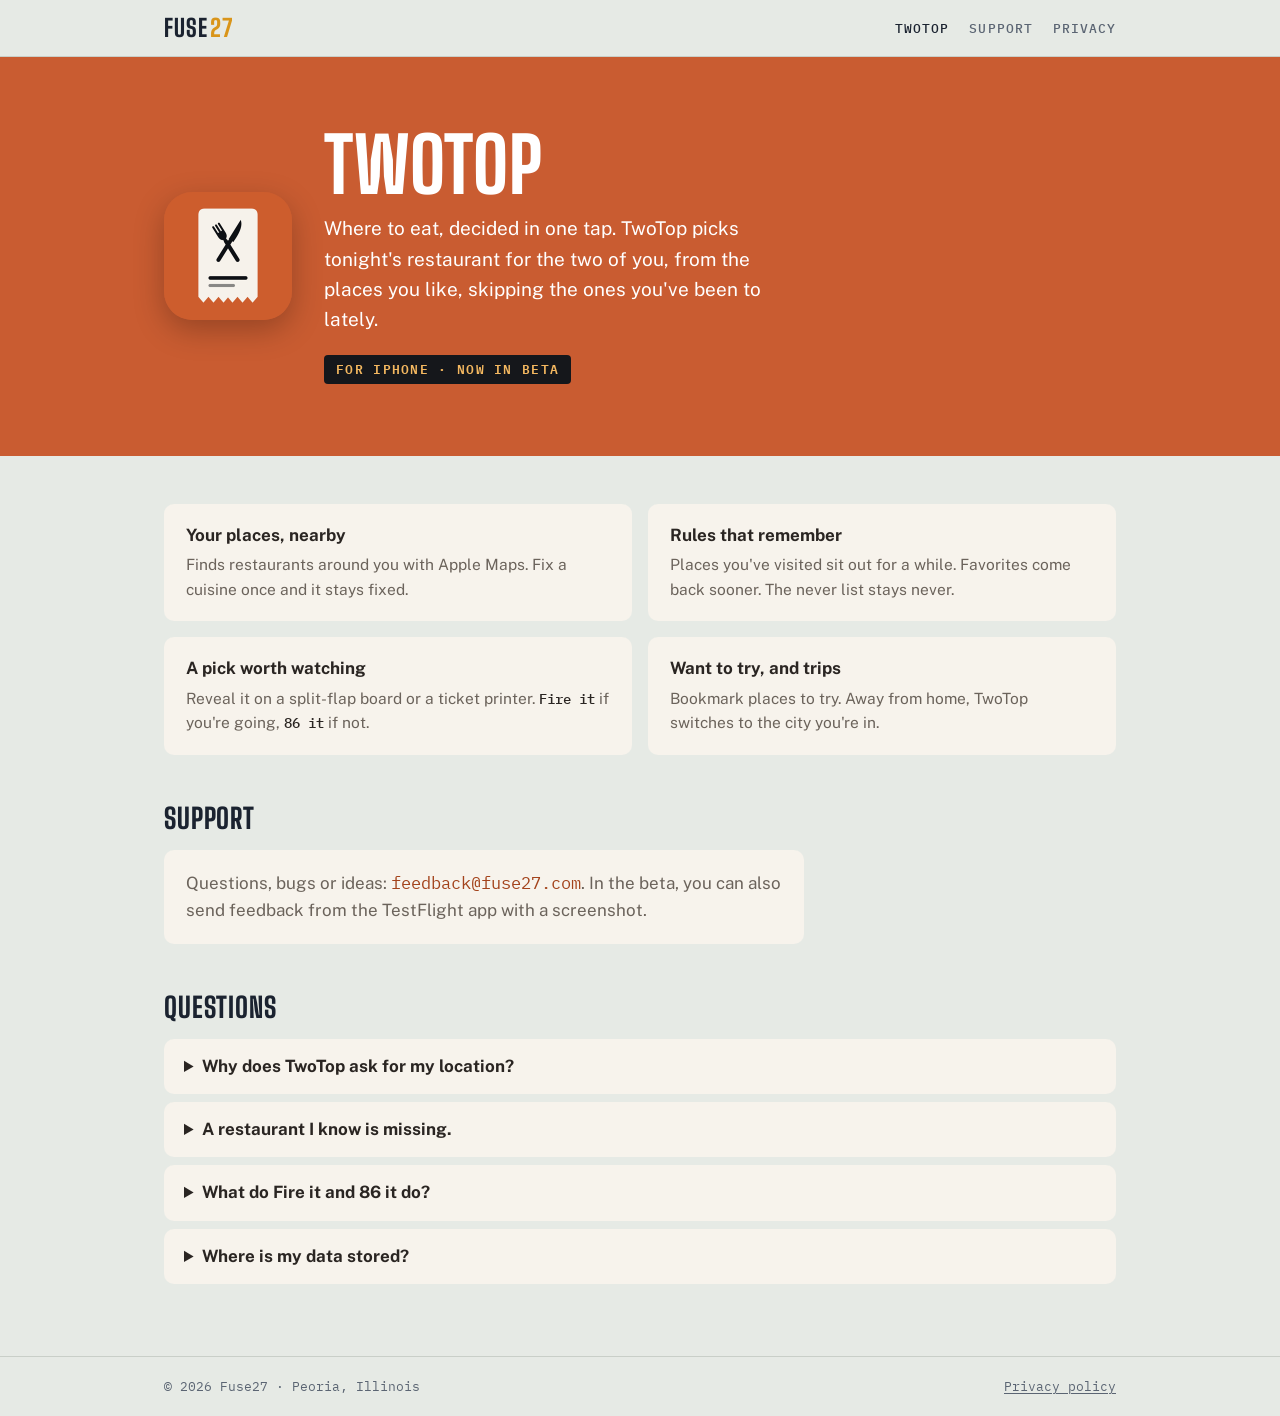
==== twotop/index.html @ 9abde83a "fuse27.com: studio home, TwoTop page with support, privacy policy Co-Authored-By: Claude Opus 5.5 <n" ====
<!doctype html>
<html lang="en">
<head>
<meta charset="utf-8">
<meta name="viewport" content="width=device-width, initial-scale=1, viewport-fit=cover">
<title>TwoTop · Fuse27</title>
<meta name="description" content="TwoTop picks where the two of you eat tonight. Support, questions and privacy.">
<link rel="apple-touch-icon" href="/assets/apple-touch-icon.png">
<link rel="preconnect" href="https://fonts.googleapis.com">
<link rel="preconnect" href="https://fonts.gstatic.com" crossorigin>
<link rel="stylesheet" href="https://fonts.googleapis.com/css2?family=Big+Shoulders+Display:wght@700;800&family=IBM+Plex+Mono:wght@400;500;600&family=Public+Sans:wght@400;500;700&display=swap">
<link rel="stylesheet" href="/assets/site.css">
<link rel="stylesheet" href="/assets/twotop.css">
</head>
<body>
<header class="strip">
  <div class="wrap">
    <a class="mark" href="/" aria-label="Fuse27 home">Fuse<b>27</b></a>
    <nav class="nav" aria-label="Site">
      <a href="/twotop/" aria-current="page">TwoTop</a>
      <a href="#support">Support</a>
      <a href="/twotop/privacy/">Privacy</a>
    </nav>
  </div>
</header>

<main>
  <section class="tt-hero">
    <div class="wrap">
      <img src="/assets/twotop-icon.png" alt="TwoTop app icon" width="128" height="128">
      <div>
        <h1>TwoTop</h1>
        <p>Where to eat, decided in one tap. TwoTop picks tonight's restaurant for the two of you, from the places you like, skipping the ones you've been to lately.</p>
        <span class="ticket">For iPhone · Now in beta</span>
      </div>
    </div>
  </section>

  <section class="tt-body wrap">
    <div class="tt-grid">
      <div class="tt-card"><h3>Your places, nearby</h3><p>Finds restaurants around you with Apple Maps. Fix a cuisine once and it stays fixed.</p></div>
      <div class="tt-card"><h3>Rules that remember</h3><p>Places you've visited sit out for a while. Favorites come back sooner. The never list stays never.</p></div>
      <div class="tt-card"><h3>A pick worth watching</h3><p>Reveal it on a split-flap board or a ticket printer. <code>Fire it</code> if you're going, <code>86 it</code> if not.</p></div>
      <div class="tt-card"><h3>Want to try, and trips</h3><p>Bookmark places to try. Away from home, TwoTop switches to the city you're in.</p></div>
    </div>

    <div class="tt-section" id="support">
      <h2>Support</h2>
      <div class="support">
        <p>Questions, bugs or ideas: <span class="email">feedback@fuse27.com</span>. In the beta, you can also send feedback from the TestFlight app with a screenshot.</p>
      </div>
    </div>

    <div class="tt-section">
      <h2>Questions</h2>
      <div class="faq">
        <details>
          <summary>Why does TwoTop ask for my location?</summary>
          <p>To find restaurants near you and to notice when you're on a trip. If you said no, turn it on in Settings › Privacy & Security › Location Services › TwoTop. You can still add places by name without it.</p>
        </details>
        <details>
          <summary>A restaurant I know is missing.</summary>
          <p>Tap + on the Places tab and search for it by name. For a place in another city, add the city to the search, like "EsterEv Milwaukee".</p>
        </details>
        <details>
          <summary>What do Fire it and 86 it do?</summary>
          <p>Fire it means you're going: TwoTop logs the visit and that place sits out for a while. 86 it skips the place for tonight. Press and hold 86 it to put a place on the never list.</p>
        </details>
        <details>
          <summary>Where is my data stored?</summary>
          <p>Only on your iPhone. There's no account and nothing is sent to us. Deleting the app deletes your places and history. See the <a href="/twotop/privacy/">privacy policy</a>.</p>
        </details>
      </div>
    </div>
  </section>
</main>

<footer>
  <div class="wrap">
    <span>© 2026 Fuse27 · Peoria, Illinois</span>
    <a href="/twotop/privacy/">Privacy policy</a>
  </div>
</footer>
</body>
</html>
---- assets/site.css ----
/* Fuse27: a breaker panel. Apps are circuits on a labeled panel schedule;
   one bold element per page, everything else quiet and tabular. */
:root {
  --panel: #e6eae5;        /* panel paint */
  --plate: #f3f5f2;        /* schedule card */
  --ink: #1b2330;          /* graphite */
  --muted: #5b6573;
  --rule: #c9cfc8;
  --live: #d9951a;         /* breaker amber */
  --live-ink: #1b2330;
  --display: "Big Shoulders Display", "Arial Narrow", Impact, sans-serif;
  --body: "Public Sans", -apple-system, "Segoe UI", Helvetica, Arial, sans-serif;
  --mono: "IBM Plex Mono", ui-monospace, Menlo, Consolas, monospace;
  color-scheme: light;
}
@media (prefers-color-scheme: dark) {
  :root:not([data-theme="light"]) {
    --panel: #14181e; --plate: #1c222b; --ink: #e4e8e2; --muted: #9aa4b1;
    --rule: #2e3641; --live: #f0ad2e; --live-ink: #14181e; color-scheme: dark;
  }
}
:root[data-theme="dark"] {
  --panel: #14181e; --plate: #1c222b; --ink: #e4e8e2; --muted: #9aa4b1;
  --rule: #2e3641; --live: #f0ad2e; --live-ink: #14181e; color-scheme: dark;
}

* { box-sizing: border-box; }
html { -webkit-text-size-adjust: 100%; }
body {
  margin: 0;
  background: var(--panel);
  color: var(--ink);
  font: 400 1.0625rem/1.6 var(--body);
}
a { color: inherit; text-underline-offset: 0.18em; text-decoration-thickness: 1px; }
a:focus-visible, button:focus-visible { outline: 2px solid var(--live); outline-offset: 3px; border-radius: 2px; }
img { max-width: 100%; display: block; }

.wrap {
  max-width: 62rem;
  margin: 0 auto;
  padding-left: max(20px, env(safe-area-inset-left, 0px));
  padding-right: max(20px, env(safe-area-inset-right, 0px));
}

/* Header: the panel's label strip */
.strip { border-bottom: 1px solid var(--rule); }
.strip .wrap {
  display: flex; align-items: center; justify-content: space-between; gap: 1rem;
  padding-block: 1rem;
}
.mark {
  font: 800 1.5rem/1 var(--display); letter-spacing: 0.04em; text-transform: uppercase;
  text-decoration: none; display: inline-flex; align-items: baseline; gap: 0.08em;
}
.mark b { color: var(--live); font-weight: 800; }
.nav { display: flex; gap: 1.25rem; font: 500 0.8125rem/1 var(--mono); text-transform: uppercase; letter-spacing: 0.08em; }
.nav a { text-decoration: none; color: var(--muted); }
.nav a:hover, .nav a[aria-current="page"] { color: var(--ink); }

/* Home hero */
.hero { padding-block: clamp(3rem, 9vw, 6.5rem) clamp(2rem, 5vw, 3.5rem); }
.hero h1 {
  margin: 0; max-width: 14ch;
  font: 800 clamp(3rem, 10vw, 6.25rem)/0.92 var(--display);
  letter-spacing: 0.01em; text-transform: uppercase; text-wrap: balance;
}
.hero p { margin: 1.5rem 0 0; max-width: 34rem; color: var(--muted); font-size: 1.125rem; }

/* The schedule: one row per circuit */
.schedule { padding-block: 0 4rem; }
.label {
  font: 500 0.75rem/1 var(--mono); letter-spacing: 0.12em; text-transform: uppercase; color: var(--muted);
}
.card {
  margin-top: 0.875rem; background: var(--plate); border: 1px solid var(--rule); border-radius: 6px;
}
.row {
  display: grid; grid-template-columns: 3.25rem minmax(0, 1fr) auto; gap: 1rem; align-items: center;
  padding: 1.125rem 1.25rem; border-top: 1px solid var(--rule);
}
.row:first-child { border-top: 0; }
.slot { font: 500 0.875rem/1 var(--mono); color: var(--muted); font-variant-numeric: tabular-nums; }
.circuit { min-width: 0; display: flex; align-items: center; gap: 1rem; }
.circuit img { width: 3rem; height: 3rem; border-radius: 0.75rem; flex: none; }
.circuit h2 { margin: 0; font: 700 1.25rem/1.2 var(--body); }
.circuit p { margin: 0.125rem 0 0; color: var(--muted); font-size: 0.9375rem; }
.circuit a { text-decoration: none; }
.circuit a:hover h2 { text-decoration: underline; }
.state {
  font: 600 0.6875rem/1 var(--mono); letter-spacing: 0.1em; text-transform: uppercase;
  padding: 0.4rem 0.55rem; border-radius: 3px; white-space: nowrap;
}
.state.on { background: var(--live); color: var(--live-ink); }
.state.off { border: 1px solid var(--rule); color: var(--muted); }
.row.spare .circuit h2 { font-weight: 500; color: var(--muted); }

/* About / contact */
.notes {
  display: grid; grid-template-columns: repeat(auto-fit, minmax(16rem, 1fr)); gap: 2rem 3rem;
  padding-block: 0 4.5rem;
}
.notes h3 { margin: 0 0 0.5rem; font: 700 1.375rem/1.2 var(--display); text-transform: uppercase; letter-spacing: 0.03em; }
.notes p { margin: 0; color: var(--muted); max-width: 32rem; }
.email { font-family: var(--mono); font-size: 0.9375rem; color: var(--ink); user-select: all; }

footer { border-top: 1px solid var(--rule); }
footer .wrap {
  display: flex; flex-wrap: wrap; justify-content: space-between; gap: 0.5rem 1.5rem;
  padding-block: 1.25rem; font: 400 0.8125rem/1.5 var(--mono); color: var(--muted);
}
footer a { color: var(--muted); }

@media (max-width: 30rem) {
  .row { grid-template-columns: minmax(0, 1fr) auto; }
  .slot { display: none; }
  .nav { gap: 0.9rem; }
}
---- assets/twotop.css ----
/* TwoTop pages: the app's own Paprika and near-black inside the Fuse27 frame. */
:root {
  --paprika: #c95c31;
  --paprika-deep: #a3431c;
  --night: #15171b;
  --card: #f7f3ec;
  --tt-ink: #2a2522;
  --tt-muted: #6b635b;
  --amber: #f4b860;
}
@media (prefers-color-scheme: dark) {
  :root:not([data-theme="light"]) { --card: #1f2126; --tt-ink: #ece6d9; --tt-muted: #a9a297; --paprika-deep: #e07a4f; }
}
:root[data-theme="dark"] { --card: #1f2126; --tt-ink: #ece6d9; --tt-muted: #a9a297; --paprika-deep: #e07a4f; }

.tt-hero { background: var(--paprika); color: #fff; }
.tt-hero .wrap {
  display: grid; grid-template-columns: auto minmax(0, 1fr); gap: 1.5rem 2rem; align-items: center;
  padding-block: clamp(2.5rem, 7vw, 4.5rem);
}
.tt-hero img { width: clamp(5.5rem, 16vw, 8rem); height: auto; border-radius: 22%; box-shadow: 0 10px 30px rgba(0,0,0,.25); }
.tt-hero h1 { margin: 0; font: 800 clamp(2.75rem, 9vw, 4.75rem)/0.95 var(--display); text-transform: uppercase; letter-spacing: 0.01em; }
.tt-hero p { margin: 0.75rem 0 0; font-size: 1.1875rem; max-width: 30rem; }
.ticket {
  display: inline-block; margin-top: 1.25rem; padding: 0.5rem 0.75rem; background: var(--night); color: var(--amber);
  font: 600 0.8125rem/1 var(--mono); letter-spacing: 0.1em; text-transform: uppercase; border-radius: 4px;
}

.tt-body { padding-block: 3rem 4.5rem; }
.tt-grid { display: grid; grid-template-columns: repeat(2, minmax(0, 1fr)); gap: 1rem; }
@media (max-width: 40rem) { .tt-grid { grid-template-columns: minmax(0, 1fr); } }
.tt-card { background: var(--card); color: var(--tt-ink); border-radius: 10px; padding: 1.25rem 1.375rem; }
.tt-card h3 { margin: 0 0 0.375rem; font: 700 1.0625rem/1.3 var(--body); }
.tt-card p { margin: 0; color: var(--tt-muted); font-size: 0.9688rem; }
.tt-card code { font: 500 0.875rem var(--mono); color: var(--tt-ink); }

.tt-section { margin-top: 3rem; }
.tt-section h2 { margin: 0 0 1rem; font: 800 1.75rem/1.1 var(--display); text-transform: uppercase; letter-spacing: 0.03em; }
.faq { display: grid; gap: 0.5rem; }
.faq details { background: var(--card); color: var(--tt-ink); border-radius: 10px; padding: 0.875rem 1.25rem; }
.faq summary { cursor: pointer; font-weight: 700; }
.faq details p { margin: 0.5rem 0 0.25rem; color: var(--tt-muted); max-width: 40rem; }
.support { background: var(--card); color: var(--tt-ink); border-radius: 10px; padding: 1.25rem 1.375rem; max-width: 40rem; }
.support p { margin: 0; color: var(--tt-muted); }
.support .email { color: var(--paprika-deep); font-size: 1.0625rem; }

/* Policy text */
.policy { padding-block: 3rem 4.5rem; max-width: 44rem; }
.policy h1 { margin: 0; font: 800 clamp(2.25rem, 7vw, 3.5rem)/1 var(--display); text-transform: uppercase; }
.policy .eff { margin: 0.75rem 0 2rem; font: 400 0.875rem var(--mono); color: var(--muted); }
.policy h2 { margin: 2rem 0 0.5rem; font: 700 1.1875rem/1.3 var(--body); }
.policy p, .policy li { color: var(--ink); }
.policy ul { padding-left: 1.25rem; }
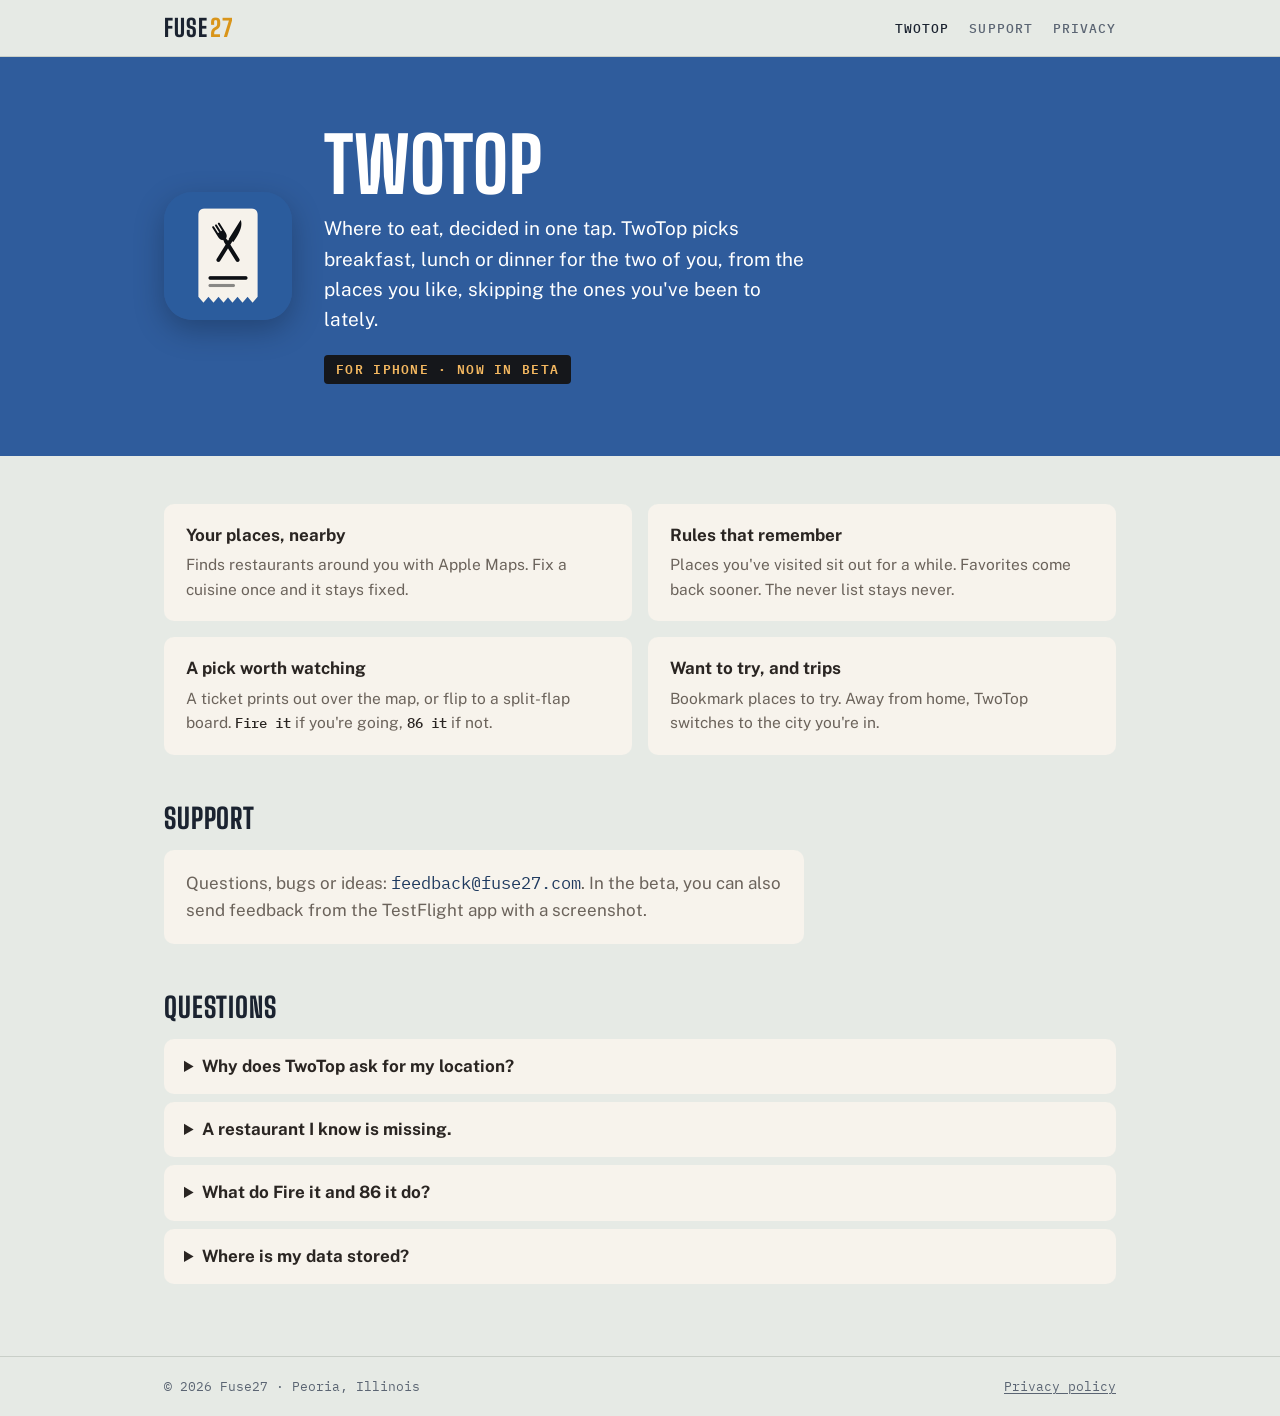
==== commit e59f4ccf: "TwoTop pages: china blue, new icon, printer first, breakfast and lunch Co-Authored-By: Claude Opus 5" ====
--- a/twotop/index.html
+++ b/twotop/index.html
@@ -30,7 +30,7 @@
       <img src="/assets/twotop-icon.png" alt="TwoTop app icon" width="128" height="128">
       <div>
         <h1>TwoTop</h1>
-        <p>Where to eat, decided in one tap. TwoTop picks tonight's restaurant for the two of you, from the places you like, skipping the ones you've been to lately.</p>
+        <p>Where to eat, decided in one tap. TwoTop picks breakfast, lunch or dinner for the two of you, from the places you like, skipping the ones you've been to lately.</p>
         <span class="ticket">For iPhone · Now in beta</span>
       </div>
     </div>
@@ -40,7 +40,7 @@
     <div class="tt-grid">
       <div class="tt-card"><h3>Your places, nearby</h3><p>Finds restaurants around you with Apple Maps. Fix a cuisine once and it stays fixed.</p></div>
       <div class="tt-card"><h3>Rules that remember</h3><p>Places you've visited sit out for a while. Favorites come back sooner. The never list stays never.</p></div>
-      <div class="tt-card"><h3>A pick worth watching</h3><p>Reveal it on a split-flap board or a ticket printer. <code>Fire it</code> if you're going, <code>86 it</code> if not.</p></div>
+      <div class="tt-card"><h3>A pick worth watching</h3><p>A ticket prints out over the map, or flip to a split-flap board. <code>Fire it</code> if you're going, <code>86 it</code> if not.</p></div>
       <div class="tt-card"><h3>Want to try, and trips</h3><p>Bookmark places to try. Away from home, TwoTop switches to the city you're in.</p></div>
     </div>
 
--- a/assets/twotop.css
+++ b/assets/twotop.css
@@ -1,7 +1,7 @@
-/* TwoTop pages: the app's own Paprika and near-black inside the Fuse27 frame. */
+/* TwoTop pages: the app's own china blue, navy and a touch of yellow inside the Fuse27 frame. */
 :root {
-  --paprika: #c95c31;
-  --paprika-deep: #a3431c;
+  --china: #2f5c9c;
+  --navy: #1f3a5f;
   --night: #15171b;
   --card: #f7f3ec;
   --tt-ink: #2a2522;
@@ -9,11 +9,11 @@
   --amber: #f4b860;
 }
 @media (prefers-color-scheme: dark) {
-  :root:not([data-theme="light"]) { --card: #1f2126; --tt-ink: #ece6d9; --tt-muted: #a9a297; --paprika-deep: #e07a4f; }
+  :root:not([data-theme="light"]) { --card: #1f2126; --tt-ink: #ece6d9; --tt-muted: #a9a297; --navy: #7db3ff; }
 }
-:root[data-theme="dark"] { --card: #1f2126; --tt-ink: #ece6d9; --tt-muted: #a9a297; --paprika-deep: #e07a4f; }
+:root[data-theme="dark"] { --card: #1f2126; --tt-ink: #ece6d9; --tt-muted: #a9a297; --navy: #7db3ff; }
 
-.tt-hero { background: var(--paprika); color: #fff; }
+.tt-hero { background: var(--china); color: #fff; }
 .tt-hero .wrap {
   display: grid; grid-template-columns: auto minmax(0, 1fr); gap: 1.5rem 2rem; align-items: center;
   padding-block: clamp(2.5rem, 7vw, 4.5rem);
@@ -42,7 +42,7 @@
 .faq details p { margin: 0.5rem 0 0.25rem; color: var(--tt-muted); max-width: 40rem; }
 .support { background: var(--card); color: var(--tt-ink); border-radius: 10px; padding: 1.25rem 1.375rem; max-width: 40rem; }
 .support p { margin: 0; color: var(--tt-muted); }
-.support .email { color: var(--paprika-deep); font-size: 1.0625rem; }
+.support .email { color: var(--navy); font-size: 1.0625rem; }
 
 /* Policy text */
 .policy { padding-block: 3rem 4.5rem; max-width: 44rem; }
